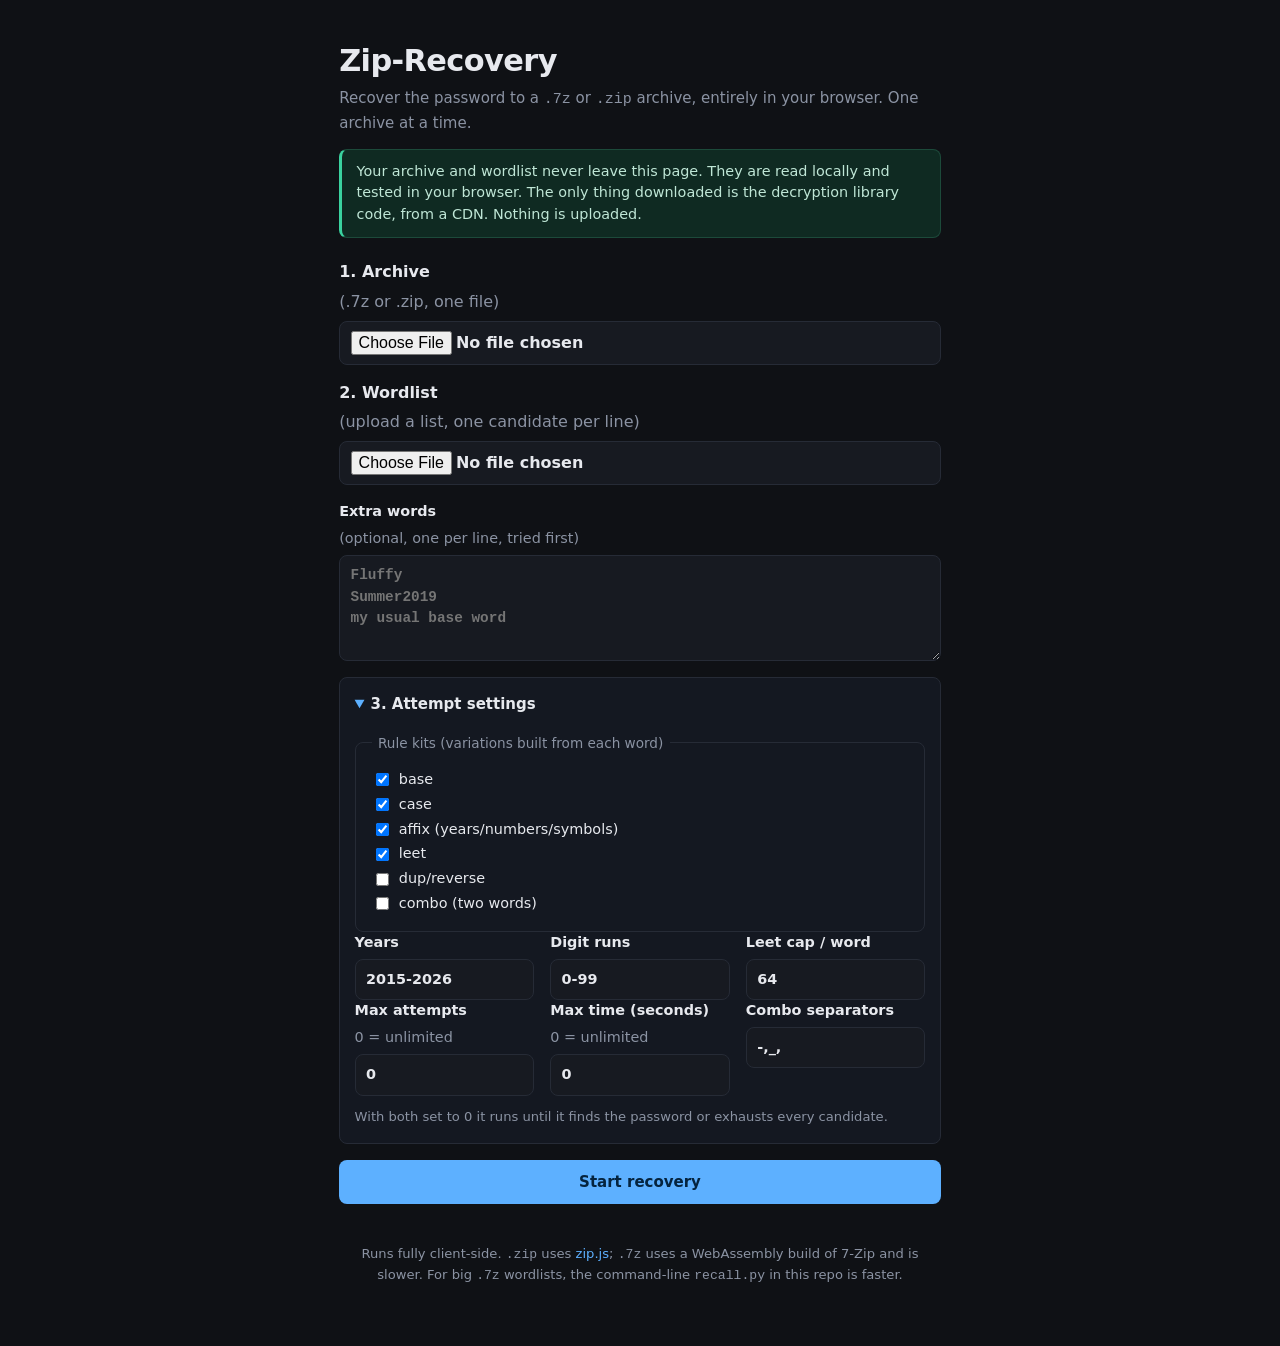
==== docs/index.html @ eb7ba2c3 "Configurable unlimited attempt budget, prominent wordlist upload, client-side GitHub Pages build Web" ====
<!doctype html>
<html lang="en">
<head>
  <meta charset="utf-8">
  <meta name="viewport" content="width=device-width, initial-scale=1">
  <title>Zip-Recovery</title>
  <link rel="stylesheet" href="./style.css">
</head>
<body>
  <main>
    <header>
      <h1>Zip&#8209;Recovery</h1>
      <p class="sub">Recover the password to a <code>.7z</code> or <code>.zip</code>
         archive, entirely in your browser. One archive at a time.</p>
    </header>

    <p class="privacy">Your archive and wordlist never leave this page. They are
       read locally and tested in your browser. The only thing downloaded is the
       decryption library code, from a CDN. Nothing is uploaded.</p>

    <form id="form">
      <label class="big">1. Archive <span class="hint">(.7z or .zip, one file)</span>
        <input type="file" name="archive" accept=".7z,.zip" required>
      </label>

      <label class="big">2. Wordlist <span class="hint">(upload a list, one candidate per line)</span>
        <input type="file" name="wordlist" accept=".txt,.lst,.dic,.wordlist">
      </label>

      <label>Extra words <span class="hint">(optional, one per line, tried first)</span>
        <textarea name="hints" rows="4" placeholder="Fluffy&#10;Summer2019&#10;my usual base word"></textarea>
      </label>

      <details class="settings" open>
        <summary>3. Attempt settings</summary>

        <fieldset>
          <legend>Rule kits (variations built from each word)</legend>
          <label class="chk"><input type="checkbox" name="kits" value="base" checked> base</label>
          <label class="chk"><input type="checkbox" name="kits" value="case" checked> case</label>
          <label class="chk"><input type="checkbox" name="kits" value="affix" checked> affix (years/numbers/symbols)</label>
          <label class="chk"><input type="checkbox" name="kits" value="leet" checked> leet</label>
          <label class="chk"><input type="checkbox" name="kits" value="dup"> dup/reverse</label>
          <label class="chk"><input type="checkbox" name="kits" value="combo"> combo (two words)</label>
        </fieldset>

        <div class="row">
          <label>Years <input type="text" name="years" value="2015-2026"></label>
          <label>Digit runs <input type="text" name="digits" value="0-99"></label>
          <label>Leet cap / word <input type="number" name="leet_cap" value="64" min="1"></label>
        </div>

        <div class="row">
          <label>Max attempts <span class="hint">0 = unlimited</span>
            <input type="number" name="max_attempts" value="0" min="0">
          </label>
          <label>Max time (seconds) <span class="hint">0 = unlimited</span>
            <input type="number" name="max_seconds" value="0" min="0">
          </label>
          <label>Combo separators <input type="text" name="combo_sep" value="-,_,"></label>
        </div>
        <p class="budget-note">With both set to 0 it runs until it finds the password
           or exhausts every candidate.</p>
      </details>

      <button type="submit" id="go">Start recovery</button>
    </form>

    <section id="panel" hidden>
      <div class="status">
        <span id="state" class="badge">running</span>
        <span id="meta"></span>
      </div>
      <pre id="log"></pre>
      <div id="result" hidden></div>
      <button id="cancel" hidden>Stop</button>
    </section>

    <footer>
      Runs fully client&#8209;side. <code>.zip</code> uses
      <a href="https://github.com/gildas-lormeau/zip.js" target="_blank" rel="noopener">zip.js</a>;
      <code>.7z</code> uses a WebAssembly build of 7&#8209;Zip and is slower.
      For big <code>.7z</code> wordlists, the command&#8209;line <code>recall.py</code>
      in this repo is faster.
    </footer>
  </main>
  <script type="module" src="./app.js"></script>
</body>
</html>
---- docs/style.css ----
:root {
  --bg: #0f1115;
  --panel: #171a21;
  --ink: #e7e9ee;
  --muted: #8b93a3;
  --line: #262b36;
  --accent: #5db0ff;
  --ok: #3ad29f;
  --err: #ff6b6b;
}
* { box-sizing: border-box; }
body {
  margin: 0;
  background: var(--bg);
  color: var(--ink);
  font: 15px/1.5 ui-sans-serif, system-ui, -apple-system, "Segoe UI", Roboto, sans-serif;
}
main { max-width: 640px; margin: 0 auto; padding: 2.4rem 1.2rem 4rem; }
h1 { margin: 0 0 .2rem; font-size: 1.9rem; letter-spacing: -.02em; }
.sub { margin: 0; color: var(--muted); }
code { font-family: ui-monospace, SFMono-Regular, Menlo, Consolas, monospace; }
.notice {
  background: #1b2330; border: 1px solid var(--line); border-left: 3px solid var(--accent);
  padding: .7rem .9rem; border-radius: 8px; color: #c4ccda; font-size: .9rem;
}
form { display: flex; flex-direction: column; gap: 1rem; margin-top: 1.4rem; }
label { display: flex; flex-direction: column; gap: .35rem; font-weight: 600; font-size: .9rem; }
.hint { color: var(--muted); font-weight: 400; }
input[type=text], input[type=password], textarea, input[type=file] {
  background: var(--panel); color: var(--ink);
  border: 1px solid var(--line); border-radius: 8px; padding: .55rem .65rem;
  font: inherit; width: 100%;
}
textarea { resize: vertical; font-family: ui-monospace, Menlo, Consolas, monospace; }
fieldset { border: 1px solid var(--line); border-radius: 8px; margin: 0; padding: .8rem 1rem; }
legend { color: var(--muted); font-size: .85rem; padding: 0 .4rem; }
.chk { flex-direction: row; align-items: center; gap: .45rem; font-weight: 400; margin: .2rem 0; }
.row { display: flex; gap: 1rem; }
.row label { flex: 1; }
button {
  background: var(--accent); color: #05243f; border: 0; border-radius: 8px;
  padding: .7rem 1rem; font: inherit; font-weight: 700; cursor: pointer;
}
button:disabled { opacity: .5; cursor: default; }
#cancel { background: transparent; color: var(--err); border: 1px solid var(--err); margin-top: .8rem; }
section { margin-top: 1.6rem; background: var(--panel); border: 1px solid var(--line); border-radius: 10px; padding: 1rem 1.1rem; }
.status { display: flex; align-items: center; gap: .7rem; }
.badge { background: #223; color: var(--accent); padding: .15rem .55rem; border-radius: 999px; font-size: .8rem; font-weight: 700; text-transform: uppercase; letter-spacing: .04em; }
.badge.ok { background: #0f3a2c; color: var(--ok); }
.badge.err { background: #3a1313; color: var(--err); }
#meta { color: var(--muted); font-size: .88rem; }
pre { background: #0c0e12; border: 1px solid var(--line); border-radius: 8px; padding: .6rem .7rem; overflow-x: auto; color: #b9c2d2; font-size: .85rem; margin: .8rem 0 0; min-height: 1.2rem; }
#result { margin-top: .8rem; font-size: 1rem; }
.pw { background: #0f3a2c; color: var(--ok); padding: .2rem .5rem; border-radius: 6px; font-size: 1.05rem; }
footer { margin-top: 2.5rem; color: var(--muted); font-size: .82rem; text-align: center; }

input[type=number] { background: var(--panel); color: var(--ink); border: 1px solid var(--line); border-radius: 8px; padding: .55rem .65rem; font: inherit; width: 100%; }
label.big { font-size: 1rem; }
label.big > input[type=file] { margin-top: .1rem; }
details.settings { border: 1px solid var(--line); border-radius: 8px; padding: .4rem .9rem; background: #141821; }
details.settings[open] { padding-bottom: 1rem; }
details.settings > summary { cursor: pointer; font-weight: 700; padding: .5rem 0; color: var(--ink); }
details.settings > summary::marker { color: var(--accent); }
details.settings fieldset { margin-top: .6rem; }
.budget-note { color: var(--muted); font-size: .82rem; margin: .7rem 0 0; }

.privacy { background: #0f2a22; border: 1px solid #1c4a3a; border-left: 3px solid var(--ok); padding: .7rem .9rem; border-radius: 8px; color: #bfe6d6; font-size: .9rem; }
footer a { color: var(--accent); text-decoration: none; }
footer a:hover { text-decoration: underline; }
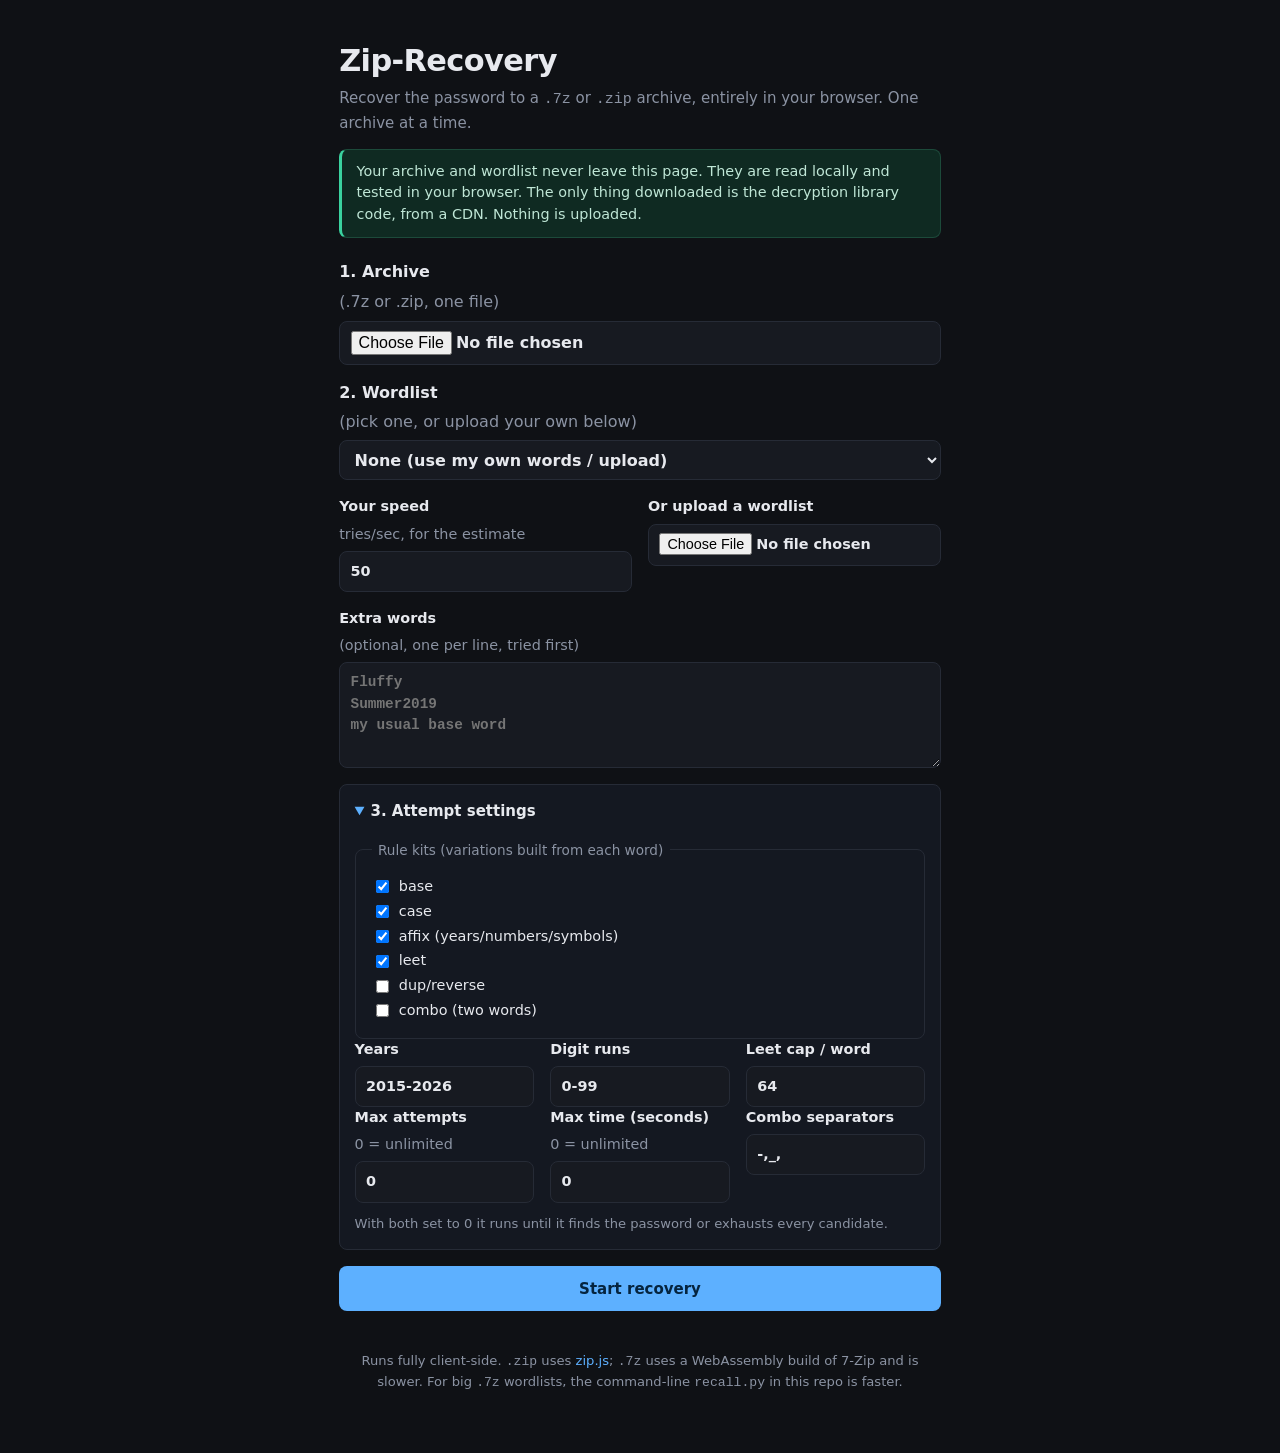
==== commit 597e6488: "Add built-in wordlist catalog with descriptions and time estimates - wordlists.json: curated catalog" ====
--- a/docs/index.html
+++ b/docs/index.html
@@ -23,9 +23,20 @@
         <input type="file" name="archive" accept=".7z,.zip" required>
       </label>
 
-      <label class="big">2. Wordlist <span class="hint">(upload a list, one candidate per line)</span>
-        <input type="file" name="wordlist" accept=".txt,.lst,.dic,.wordlist">
+      <label class="big">2. Wordlist <span class="hint">(pick one, or upload your own below)</span>
+        <select name="wordlist_id" id="wordlist_id">
+          <option value="none">None (use my own words / upload)</option>
+        </select>
       </label>
+      <div id="wl-info" class="wl-info" hidden></div>
+      <div class="row">
+        <label>Your speed <span class="hint">tries/sec, for the estimate</span>
+          <input type="number" id="rate" value="50" min="1">
+        </label>
+        <label>Or upload a wordlist
+          <input type="file" name="wordlist" accept=".txt,.lst,.dic,.wordlist">
+        </label>
+      </div>
 
       <label>Extra words <span class="hint">(optional, one per line, tried first)</span>
         <textarea name="hints" rows="4" placeholder="Fluffy&#10;Summer2019&#10;my usual base word"></textarea>
--- a/docs/style.css
+++ b/docs/style.css
@@ -67,3 +67,6 @@
 .privacy { background: #0f2a22; border: 1px solid #1c4a3a; border-left: 3px solid var(--ok); padding: .7rem .9rem; border-radius: 8px; color: #bfe6d6; font-size: .9rem; }
 footer a { color: var(--accent); text-decoration: none; }
 footer a:hover { text-decoration: underline; }
+
+.wl-info { background: #141821; border: 1px solid var(--line); border-radius: 8px; padding: .6rem .8rem; color: #c4ccda; font-size: .86rem; margin-top: -.3rem; }
+select { background: var(--panel); color: var(--ink); border: 1px solid var(--line); border-radius: 8px; padding: .55rem .65rem; font: inherit; width: 100%; }
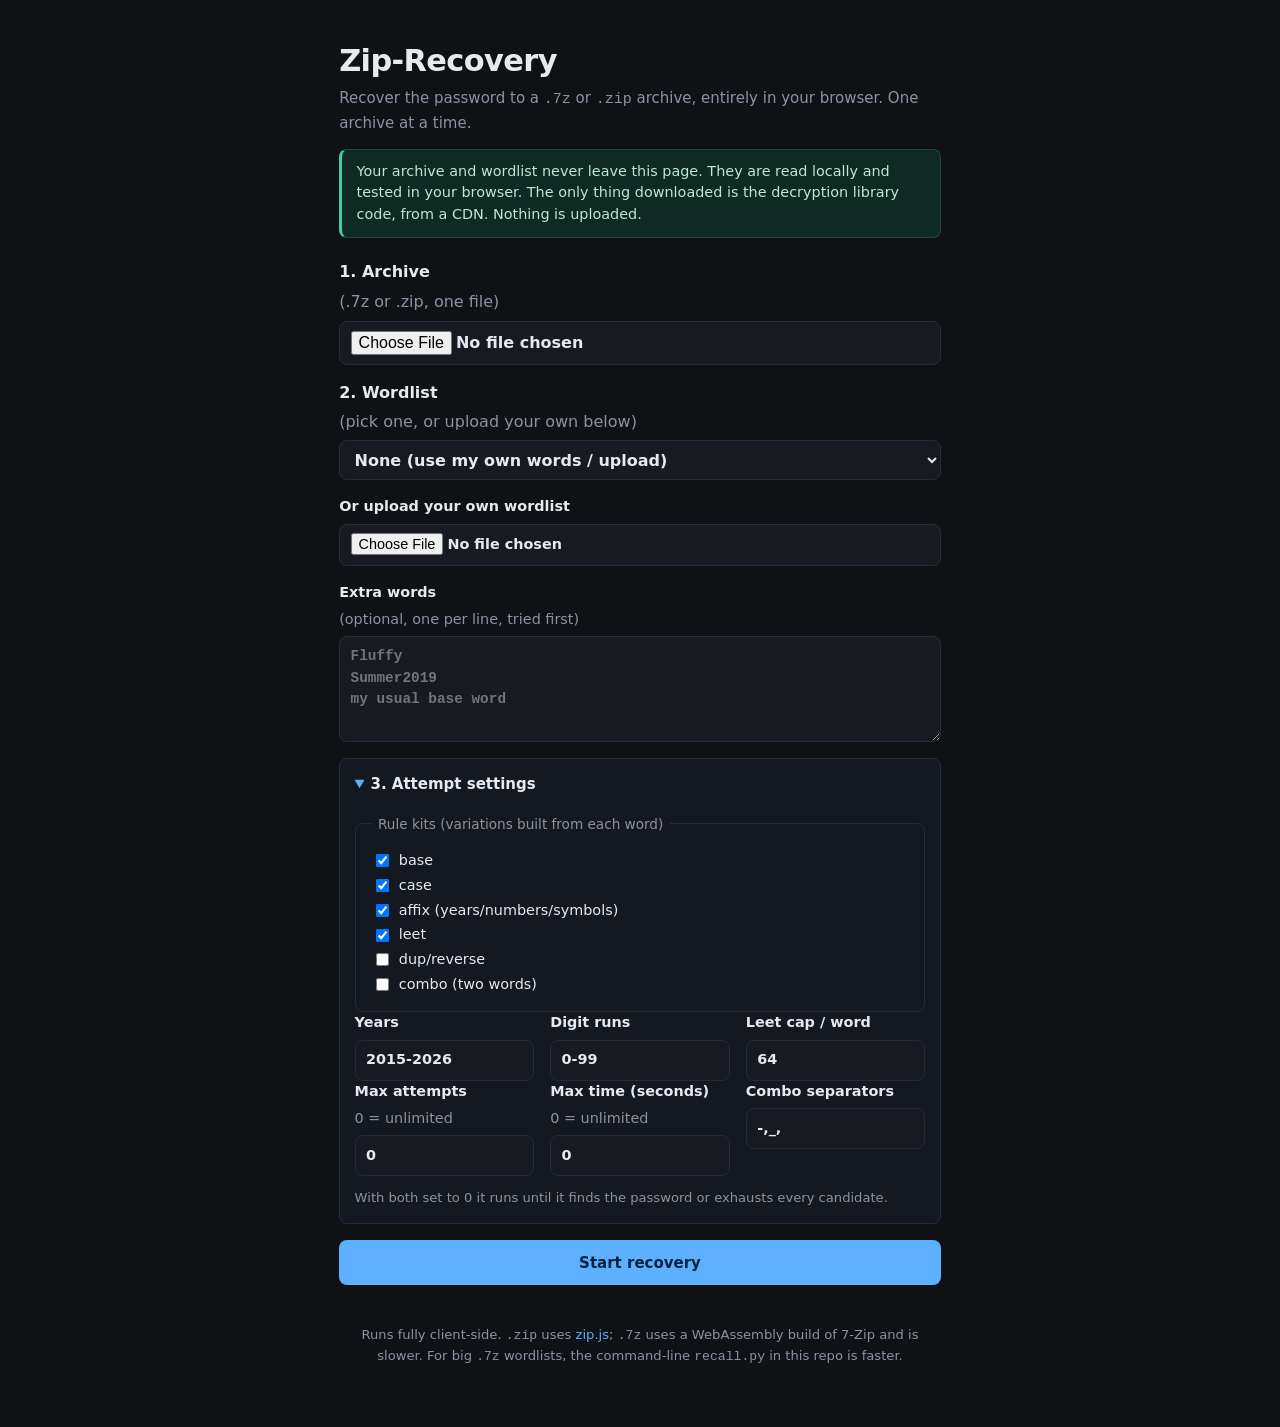
==== commit 0c015ca1: "Verbose client errors; fix 7z "operation aborted"; drop speed field - make7zTester now creates a fre" ====
--- a/docs/index.html
+++ b/docs/index.html
@@ -29,14 +29,9 @@
         </select>
       </label>
       <div id="wl-info" class="wl-info" hidden></div>
-      <div class="row">
-        <label>Your speed <span class="hint">tries/sec, for the estimate</span>
-          <input type="number" id="rate" value="50" min="1">
-        </label>
-        <label>Or upload a wordlist
-          <input type="file" name="wordlist" accept=".txt,.lst,.dic,.wordlist">
-        </label>
-      </div>
+      <label>Or upload your own wordlist
+        <input type="file" name="wordlist" accept=".txt,.lst,.dic,.wordlist">
+      </label>
 
       <label>Extra words <span class="hint">(optional, one per line, tried first)</span>
         <textarea name="hints" rows="4" placeholder="Fluffy&#10;Summer2019&#10;my usual base word"></textarea>
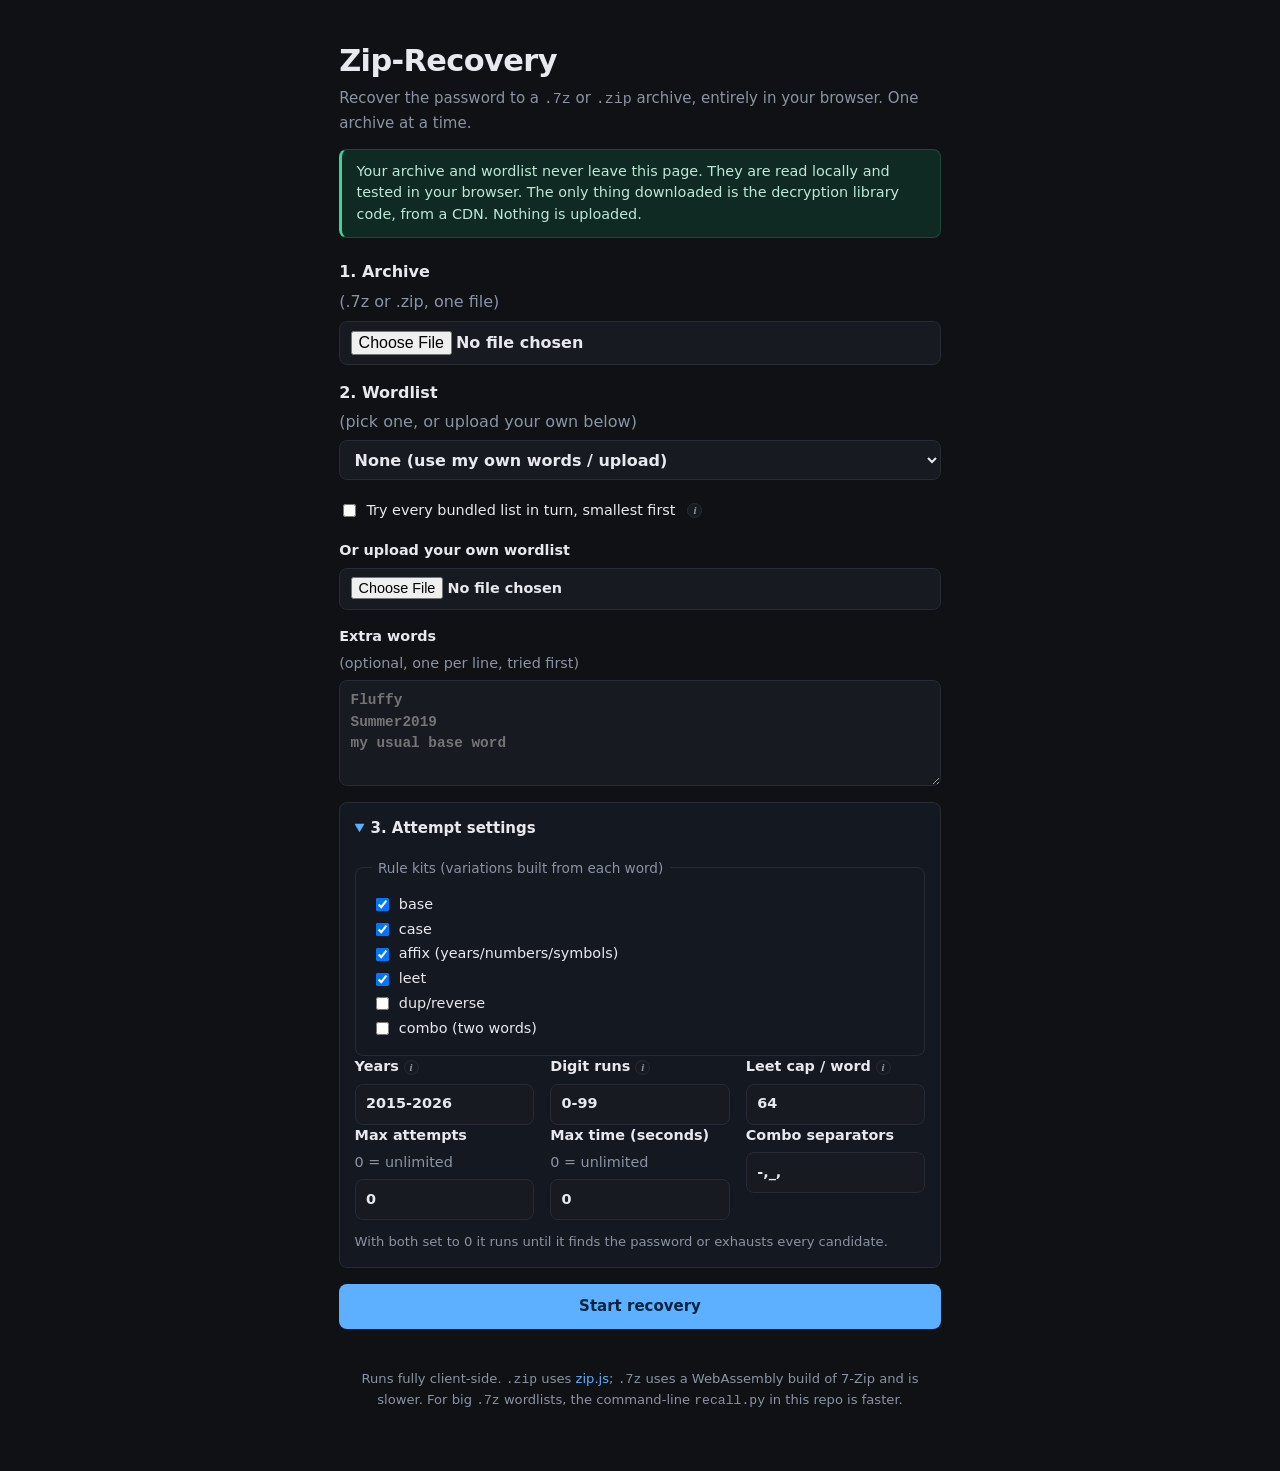
==== commit a45b062c: "Add info tooltips, "try all lists" toggle, progress bar, prominent found box - info "i" buttons next" ====
--- a/docs/index.html
+++ b/docs/index.html
@@ -29,6 +29,10 @@
         </select>
       </label>
       <div id="wl-info" class="wl-info" hidden></div>
+      <label class="chk"><input type="checkbox" name="all_lists" id="all_lists">
+        Try every bundled list in turn, smallest first
+        <button type="button" class="info" aria-label="What does trying all lists do?" data-tip="Ignores the single pick above and runs through all the bundled lists one after another, smallest first, stopping as soon as the password is found. Thorough, but it can be very slow once it reaches the million-plus lists.">i</button>
+      </label>
       <label>Or upload your own wordlist
         <input type="file" name="wordlist" accept=".txt,.lst,.dic,.wordlist">
       </label>
@@ -51,9 +55,15 @@
         </fieldset>
 
         <div class="row">
-          <label>Years <input type="text" name="years" value="2015-2026"></label>
-          <label>Digit runs <input type="text" name="digits" value="0-99"></label>
-          <label>Leet cap / word <input type="number" name="leet_cap" value="64" min="1"></label>
+          <label><span class="lbl-row">Years
+            <button type="button" class="info" aria-label="What is Years?" data-tip="Added to the end of each word by the affix kit, e.g. Summer becomes Summer2019. Enter a range like 2015-2026, or a comma-separated list.">i</button></span>
+            <input type="text" name="years" value="2015-2026"></label>
+          <label><span class="lbl-row">Digit runs
+            <button type="button" class="info" aria-label="What are Digit runs?" data-tip="Numbers added to the end of each word by the affix kit, e.g. password becomes password42. Enter a range like 0-99.">i</button></span>
+            <input type="text" name="digits" value="0-99"></label>
+          <label><span class="lbl-row">Leet cap / word
+            <button type="button" class="info" aria-label="What is Leet cap?" data-tip="Leetspeak swaps letters for lookalikes (a to @ or 4, e to 3, o to 0, s to $). This caps how many such variants are built per word, so a long word cannot explode into millions.">i</button></span>
+            <input type="number" name="leet_cap" value="64" min="1"></label>
         </div>
 
         <div class="row">
@@ -77,6 +87,7 @@
         <span id="state" class="badge">running</span>
         <span id="meta"></span>
       </div>
+      <div class="progress" id="progress" hidden><div class="progress-fill" id="progress-fill"></div></div>
       <pre id="log"></pre>
       <div id="result" hidden></div>
       <button id="cancel" hidden>Stop</button>
--- a/docs/style.css
+++ b/docs/style.css
@@ -70,3 +70,43 @@
 
 .wl-info { background: #141821; border: 1px solid var(--line); border-radius: 8px; padding: .6rem .8rem; color: #c4ccda; font-size: .86rem; margin-top: -.3rem; }
 select { background: var(--panel); color: var(--ink); border: 1px solid var(--line); border-radius: 8px; padding: .55rem .65rem; font: inherit; width: 100%; }
+/* little info buttons with hover/focus tooltips */
+.info {
+  display: inline-flex; align-items: center; justify-content: center;
+  width: 15px; height: 15px; margin-left: .3rem; padding: 0;
+  border-radius: 50%; border: 1px solid var(--line);
+  background: var(--panel); color: var(--muted);
+  font-size: .68rem; font-weight: 700; font-style: italic;
+  font-family: Georgia, serif; cursor: help; position: relative; vertical-align: middle;
+}
+.info:hover, .info:focus-visible { color: var(--ink); border-color: var(--accent); outline: none; }
+.info::after {
+  content: attr(data-tip);
+  position: absolute; left: 50%; top: calc(100% + 8px); transform: translateX(-50%);
+  width: 240px; max-width: 72vw;
+  background: #0c0e12; color: #d7deea;
+  border: 1px solid var(--line); border-radius: 8px; padding: .5rem .65rem;
+  font-size: .78rem; font-weight: 400; font-style: normal; font-family: inherit;
+  line-height: 1.45; text-align: left; white-space: normal;
+  opacity: 0; visibility: hidden; transition: opacity .12s; z-index: 30; pointer-events: none;
+}
+.info::before {
+  content: ""; position: absolute; left: 50%; top: calc(100% + 2px); transform: translateX(-50%);
+  border: 6px solid transparent; border-bottom-color: var(--line);
+  opacity: 0; visibility: hidden; transition: opacity .12s; z-index: 31;
+}
+.info:hover::after, .info:focus::after, .info:hover::before, .info:focus::before {
+  opacity: 1; visibility: visible;
+}
+.lbl-row { display: inline-flex; align-items: center; }
+/* progress bar */
+.progress { height: 8px; background: #0c0e12; border: 1px solid var(--line); border-radius: 999px; overflow: hidden; margin: .8rem 0 0; }
+.progress-fill { height: 100%; width: 0; background: var(--accent); transition: width .25s ease; }
+
+/* prominent found-password box */
+.found-box { border: 1px solid var(--ok); background: #0f3a2c; border-radius: 10px; padding: 1rem 1.1rem; }
+.found-head { color: var(--ok); font-weight: 700; margin-bottom: .5rem; }
+.found-pw { display: flex; align-items: center; gap: .6rem; flex-wrap: wrap; }
+.found-pw .pw { font-size: 1.3rem; background: #0c2a20; color: #d7ffe9; padding: .35rem .6rem; border-radius: 8px; user-select: all; }
+.copy { background: var(--ok); color: #05241a; border: 0; border-radius: 7px; padding: .4rem .8rem; font-weight: 700; cursor: pointer; }
+.found-src { color: #9fd9c3; font-size: .85rem; margin-top: .55rem; }
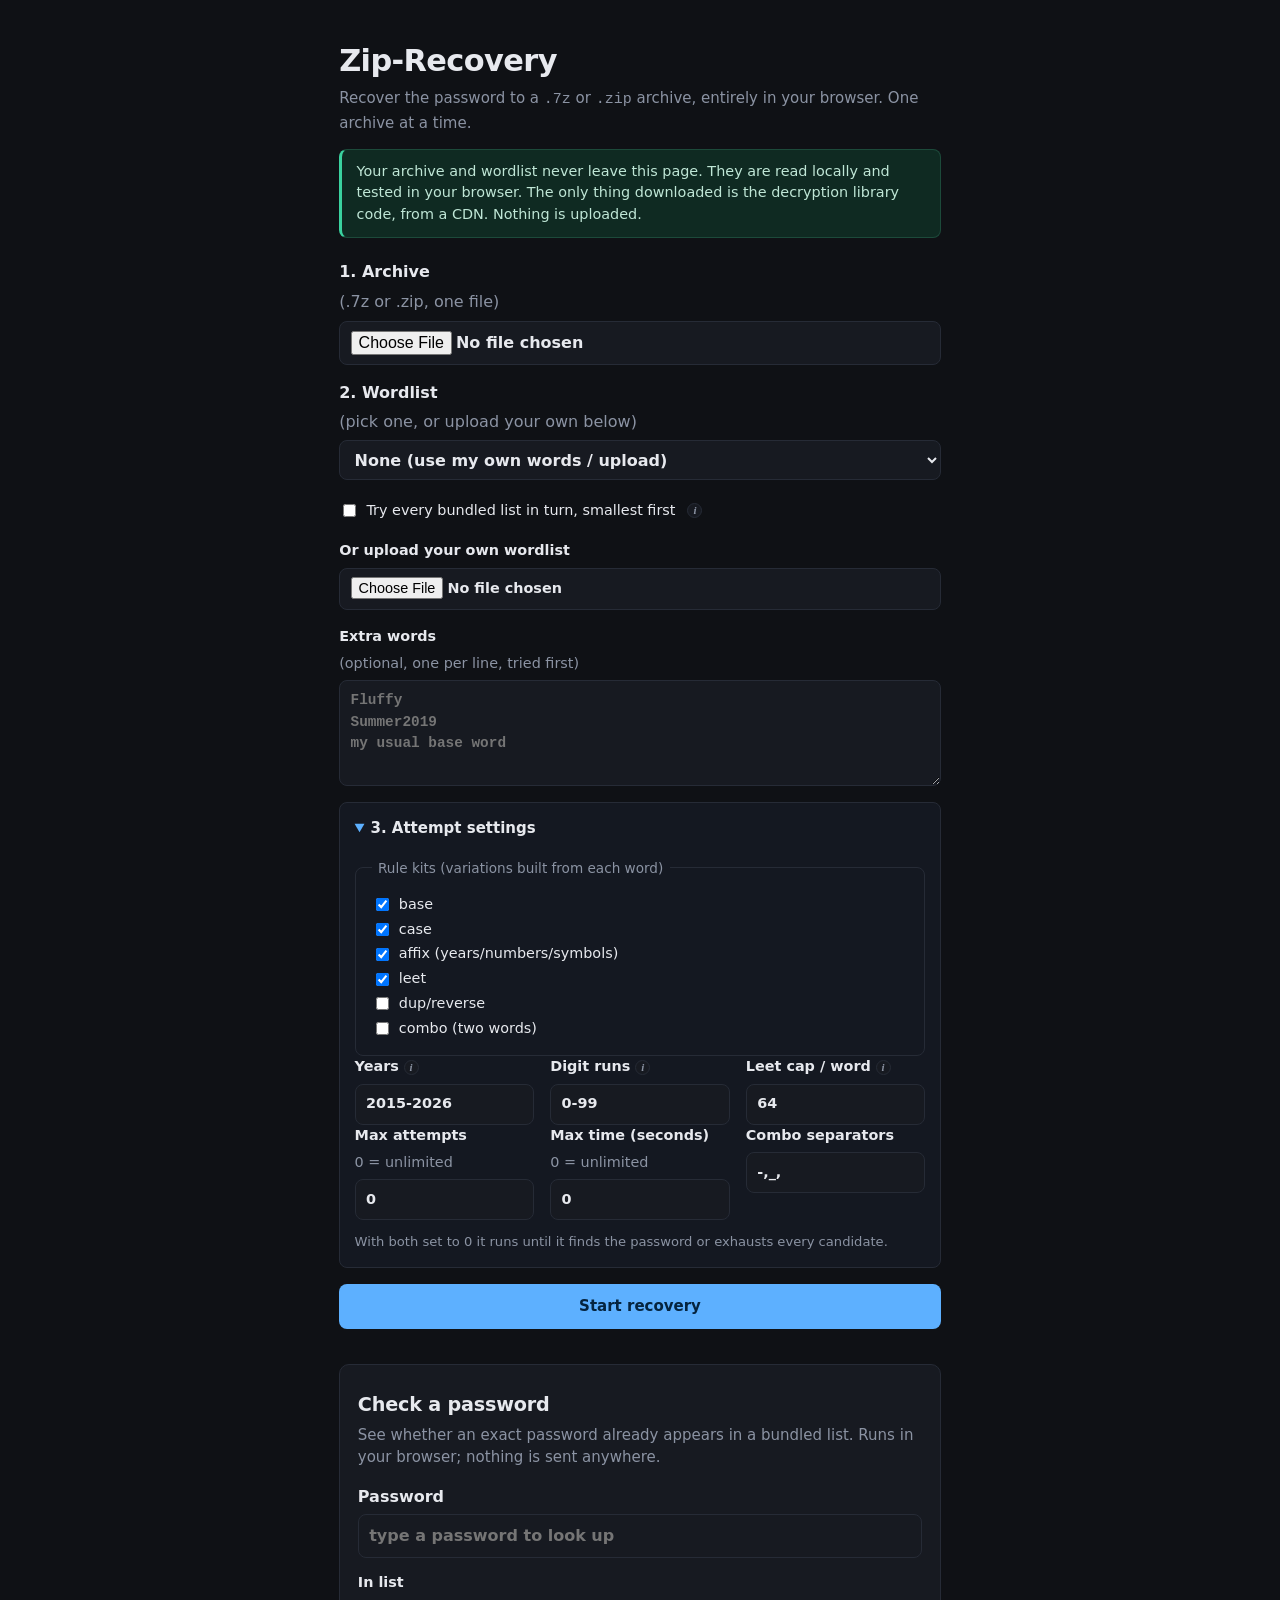
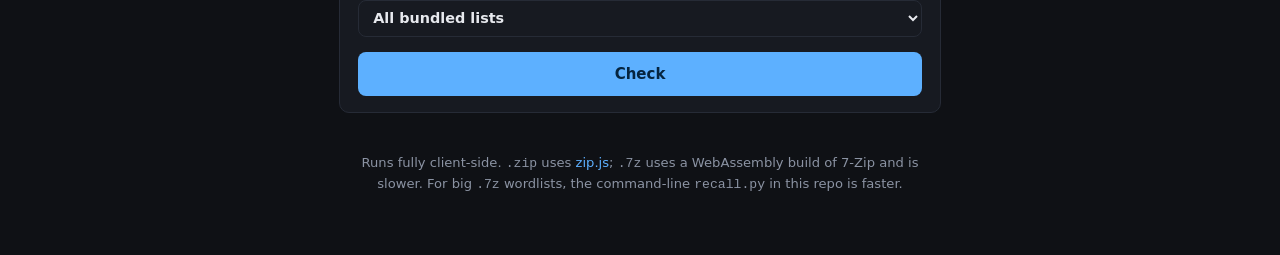
==== commit be0c50a7: "Add a password checker (is this password in a bundled list?) New "Check a password" section in the P" ====
--- a/docs/index.html
+++ b/docs/index.html
@@ -93,6 +93,21 @@
       <button id="cancel" hidden>Stop</button>
     </section>
 
+    <section class="checker">
+      <h2>Check a password</h2>
+      <p class="sub">See whether an exact password already appears in a bundled list. Runs in your browser; nothing is sent anywhere.</p>
+      <form id="check-form">
+        <label class="big">Password
+          <input type="text" name="check_pw" id="check_pw" placeholder="type a password to look up" autocomplete="off" spellcheck="false">
+        </label>
+        <label>In list
+          <select id="check_list"></select>
+        </label>
+        <button type="submit" id="check-go">Check</button>
+      </form>
+      <div id="check-result" class="check-result" hidden></div>
+    </section>
+
     <footer>
       Runs fully client&#8209;side. <code>.zip</code> uses
       <a href="https://github.com/gildas-lormeau/zip.js" target="_blank" rel="noopener">zip.js</a>;
--- a/docs/style.css
+++ b/docs/style.css
@@ -110,3 +110,13 @@
 .found-pw .pw { font-size: 1.3rem; background: #0c2a20; color: #d7ffe9; padding: .35rem .6rem; border-radius: 8px; user-select: all; }
 .copy { background: var(--ok); color: #05241a; border: 0; border-radius: 7px; padding: .4rem .8rem; font-weight: 700; cursor: pointer; }
 .found-src { color: #9fd9c3; font-size: .85rem; margin-top: .55rem; }
+/* clone-and-run command block for too-big lists */
+.cmd-note { margin-top: .55rem; color: var(--muted); font-size: .82rem; }
+.cmds { background: #0c0e12; border: 1px solid var(--line); border-radius: 8px; padding: .6rem .7rem; margin: .45rem 0; font-size: .75rem; line-height: 1.55; color: #c9d3e3; overflow-x: auto; white-space: pre; font-family: ui-monospace, Menlo, Consolas, monospace; }
+/* password checker */
+.checker { margin-top: 2.2rem; padding-top: 1.6rem; border-top: 1px solid var(--line); }
+.checker h2 { font-size: 1.2rem; margin: 0 0 .25rem; letter-spacing: -.01em; }
+#check-form { display: flex; flex-direction: column; gap: .9rem; margin-top: 1rem; }
+.check-result { margin-top: 1rem; padding: .8rem 1rem; border-radius: 8px; border: 1px solid var(--line); background: var(--panel); font-size: .9rem; line-height: 1.5; }
+.check-result.ok { border-color: var(--ok); background: #0f3a2c; color: #d7ffe9; }
+.check-result.err { border-color: var(--err); background: #3a1313; color: #ffd9d9; }
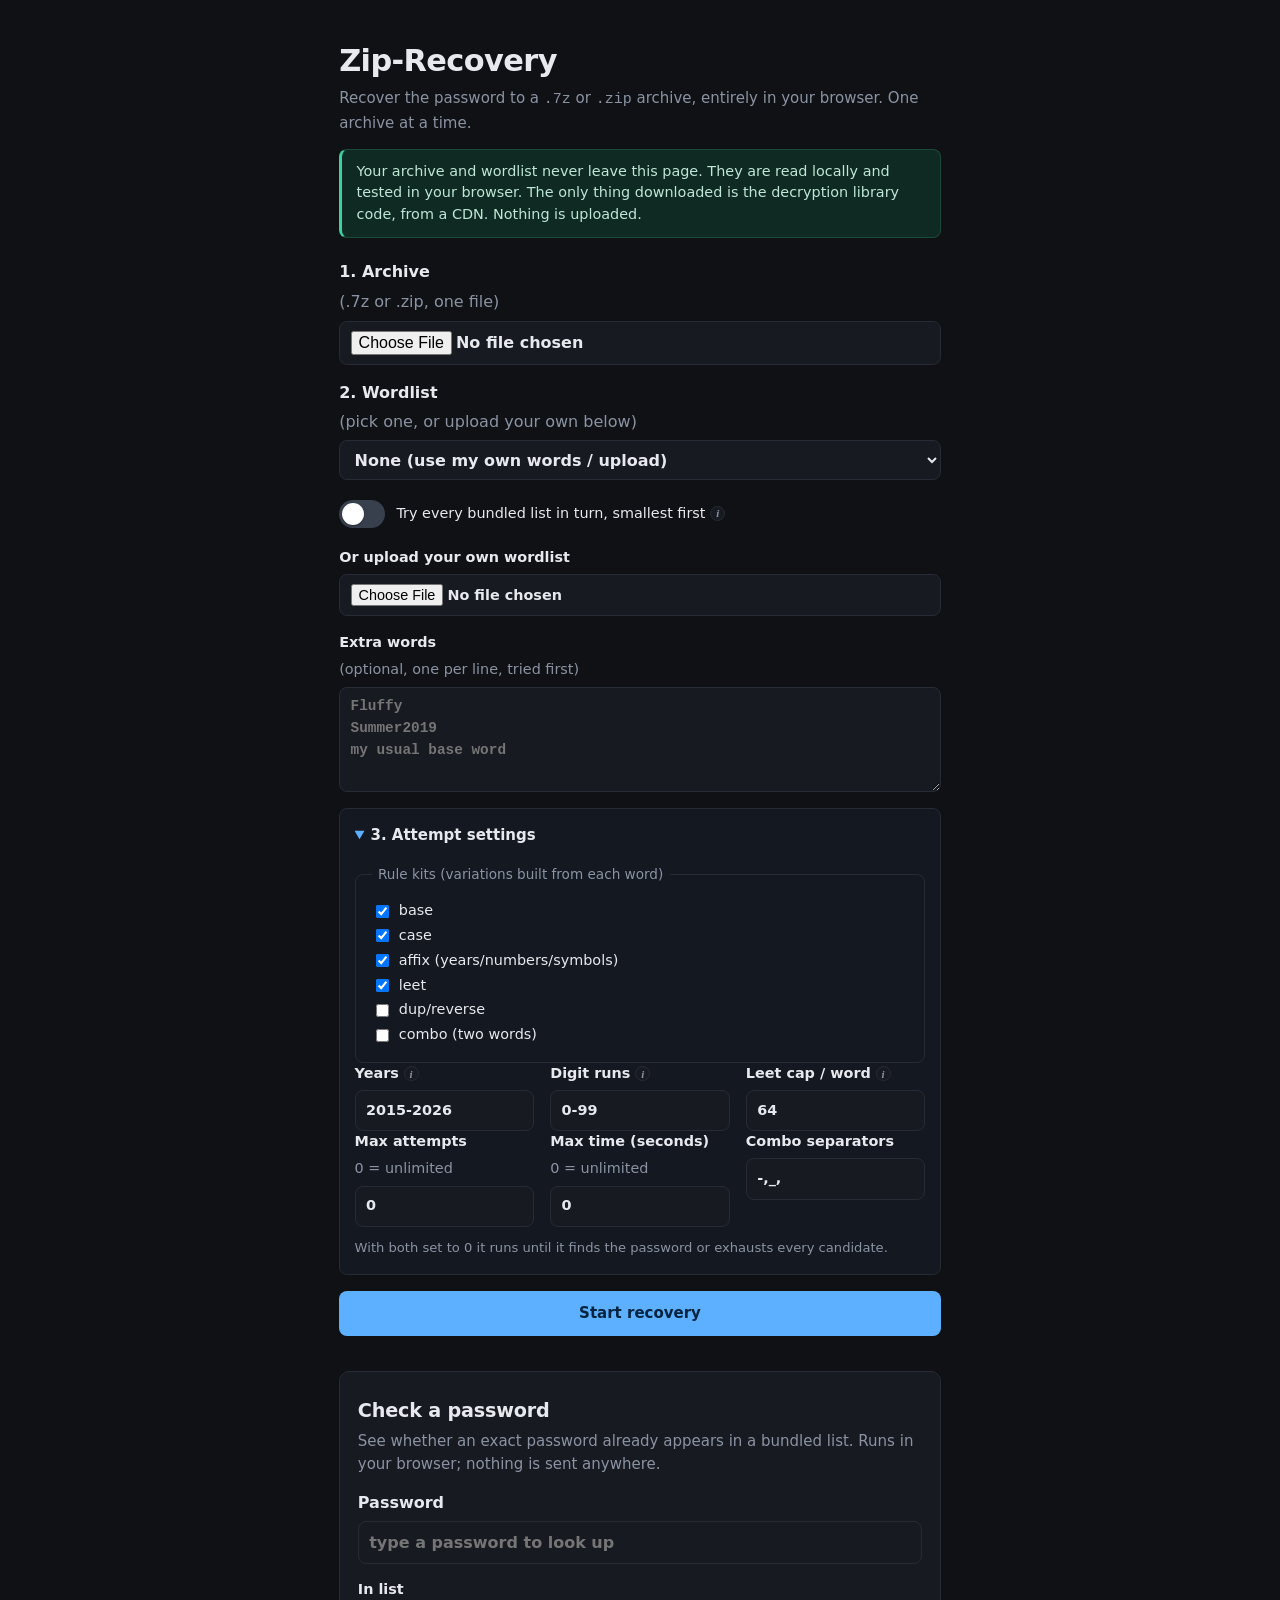
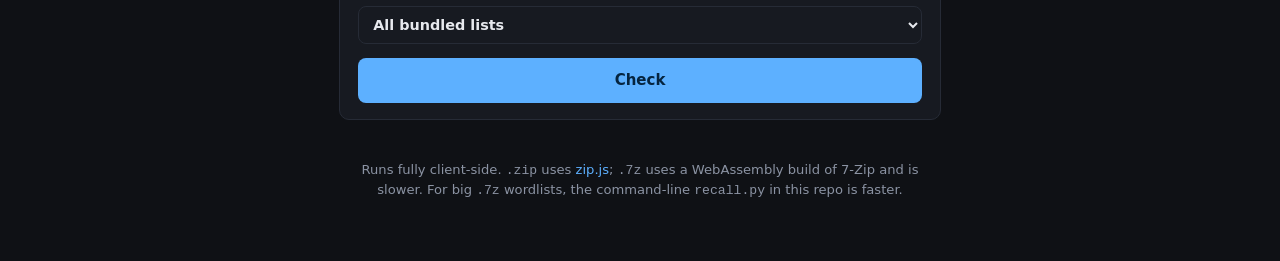
==== commit cfacc3b0: "Style the "try all lists" control as an iOS-style on/off toggle Replace the plain checkbox with a sw" ====
--- a/docs/index.html
+++ b/docs/index.html
@@ -29,10 +29,15 @@
         </select>
       </label>
       <div id="wl-info" class="wl-info" hidden></div>
-      <label class="chk"><input type="checkbox" name="all_lists" id="all_lists">
-        Try every bundled list in turn, smallest first
-        <button type="button" class="info" aria-label="What does trying all lists do?" data-tip="Ignores the single pick above and runs through all the bundled lists one after another, smallest first, stopping as soon as the password is found. Thorough, but it can be very slow once it reaches the million-plus lists.">i</button>
-      </label>
+      <div class="toggle-row">
+        <label class="switch">
+          <input type="checkbox" name="all_lists" id="all_lists">
+          <span class="slider"></span>
+        </label>
+        <span class="toggle-label">Try every bundled list in turn, smallest first
+          <button type="button" class="info" aria-label="What does trying all lists do?" data-tip="Ignores the single pick above and runs through all the bundled lists one after another, smallest first, stopping as soon as the password is found. Thorough, but it can be very slow once it reaches the million-plus lists.">i</button>
+        </span>
+      </div>
       <label>Or upload your own wordlist
         <input type="file" name="wordlist" accept=".txt,.lst,.dic,.wordlist">
       </label>
--- a/docs/style.css
+++ b/docs/style.css
@@ -120,3 +120,13 @@
 .check-result { margin-top: 1rem; padding: .8rem 1rem; border-radius: 8px; border: 1px solid var(--line); background: var(--panel); font-size: .9rem; line-height: 1.5; }
 .check-result.ok { border-color: var(--ok); background: #0f3a2c; color: #d7ffe9; }
 .check-result.err { border-color: var(--err); background: #3a1313; color: #ffd9d9; }
+/* iOS-style on/off toggle */
+.toggle-row { display: flex; align-items: center; gap: .7rem; margin: .2rem 0; }
+.toggle-label { font-size: .9rem; display: inline-flex; align-items: center; }
+.switch { position: relative; display: inline-block; width: 46px; height: 28px; flex: none; }
+.switch input { position: absolute; opacity: 0; width: 0; height: 0; }
+.switch .slider { position: absolute; inset: 0; cursor: pointer; background: #39404d; border-radius: 999px; transition: background .2s ease; }
+.switch .slider::before { content: ""; position: absolute; height: 22px; width: 22px; left: 3px; top: 3px; background: #fff; border-radius: 50%; transition: transform .2s ease; box-shadow: 0 1px 2px rgba(0,0,0,.4); }
+.switch input:checked + .slider { background: #34c759; }
+.switch input:checked + .slider::before { transform: translateX(18px); }
+.switch input:focus-visible + .slider { outline: 2px solid var(--accent); outline-offset: 2px; }
